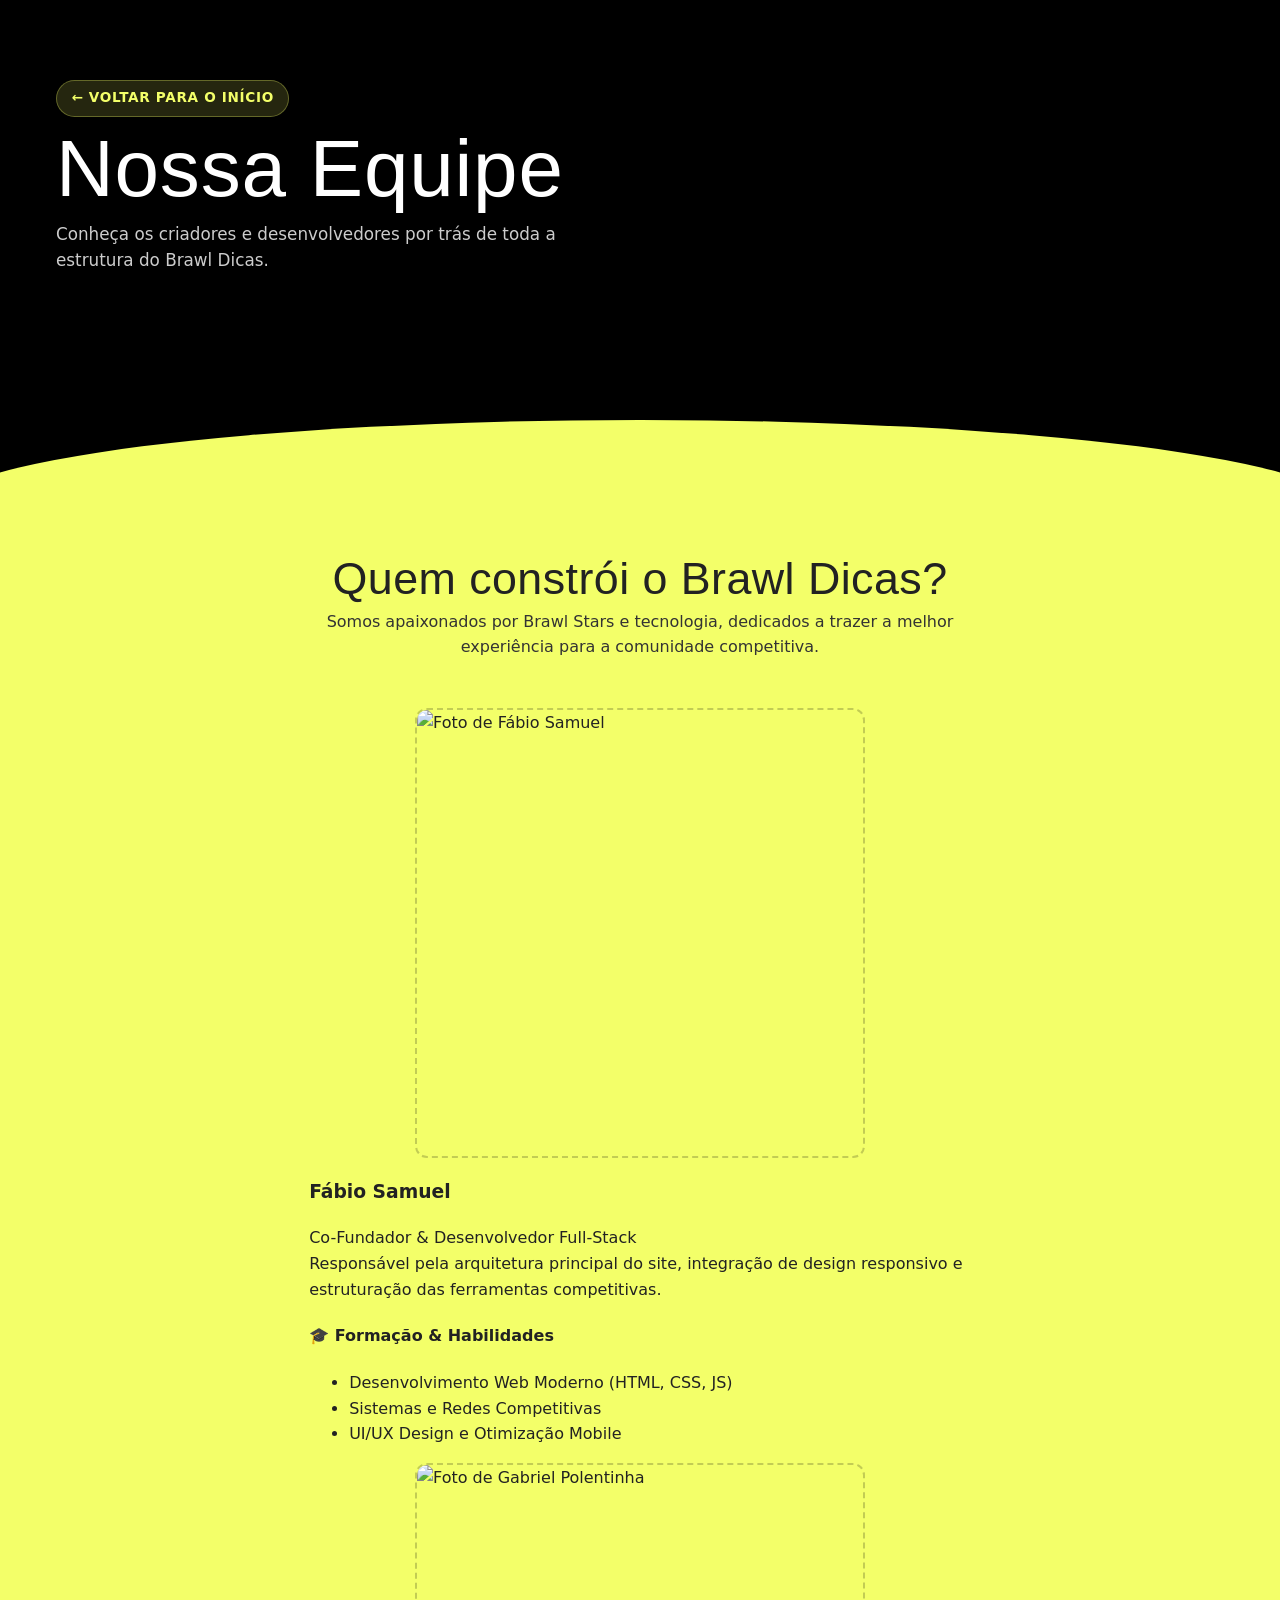
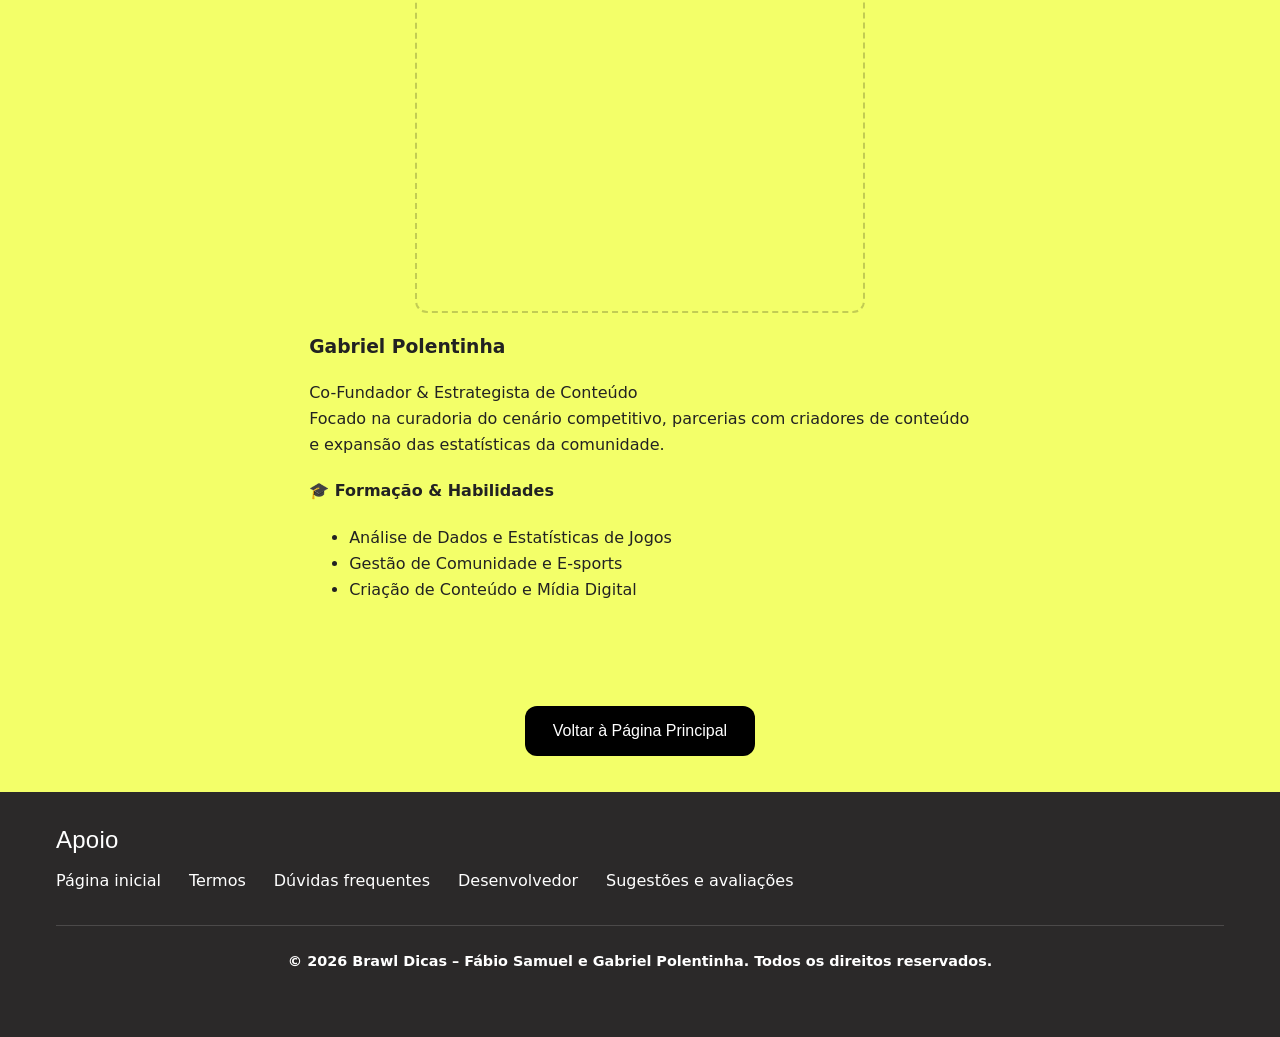
==== developer.html @ d9894e1f "Add developer page with team information" ====
<!DOCTYPE html>
<html lang="pt-BR">
  <head>
    <meta charset="UTF-8" />
    <meta name="viewport" content="width=device-width, initial-scale=1.0" />
    <meta
      name="description"
      content="Conheça os desenvolvedores por trás do Brawl Dicas: Fábio Samuel e Gabriel Polentinha."
    />
    <title>Desenvolvedores – Brawl Dicas</title>
    <link rel="stylesheet" href="estilos.css" />
  </head>
  <body>
    <!-- Topo Reduzido para Páginas Internas -->
    <header class="topo topo-interno">
      <div class="topo-conteudo">
        <div class="topo-texto">
          <a href="index.html" class="badge-competitivo" style="text-decoration: none;">← Voltar para o Início</a>
          <h1>Nossa Equipe</h1>
          <p>Conheça os criadores e desenvolvedores por trás de toda a estrutura do Brawl Dicas.</p>
        </div>
      </div>
    </header>

    <!-- Conteúdo dos Desenvolvedores -->
    <main class="conteudo-pagina-interna">
      <section aria-labelledby="titulo-devs">
        <div class="conteudo-secao visivel" style="flex-direction: column; gap: 3rem;">
          
          <div style="text-align: center; max-width: 700px; margin: 0 auto;">
            <h2 id="titulo-devs" style="font-size: clamp(2rem, 5vw, 2.8rem); margin-bottom: 0.5rem;">Quem constrói o Brawl Dicas?</h2>
            <p style="max-width: 100%; color: #333;">Somos apaixonados por Brawl Stars e tecnologia, dedicados a trazer a melhor experiência para a comunidade competitiva.</p>
          </div>

          <!-- Container dos 2 Desenvolvedores (Grid em computadores, empilhado no mobile) -->
          <div class="grid-devs">
            
            <!-- Dev 1: Fábio Samuel -->
            <div class="dev-card">
              <div class="bloco-imagem dev-foto-container">
                <!-- Substitua o link da foto pela sua imagem real -->
                <img src="https://i.postimg.cc/br86Y4Ht/image.png" alt="Foto de Fábio Samuel" width="300" height="300" />
              </div>
              <div class="dev-info">
                <h3>Fábio Samuel</h3>
                <span class="dev-cargo">Co-Fundador & Desenvolvedor Full-Stack</span>
                <p class="dev-bio">
                  Responsável pela arquitetura principal do site, integração de design responsivo e estruturação das ferramentas competitivas.
                </p>
                <div class="dev-formacao">
                  <h4>🎓 Formação & Habilidades</h4>
                  <ul>
                    <li>Desenvolvimento Web Moderno (HTML, CSS, JS)</li>
                    <li>Sistemas e Redes Competitivas</li>
                    <li>UI/UX Design e Otimização Mobile</li>
                  </ul>
                </div>
              </div>
            </div>

            <!-- Dev 2: Gabriel Polentinha -->
            <div class="dev-card">
              <div class="bloco-imagem dev-foto-container">
                <!-- Substitua o link da foto pela imagem real do Gabriel -->
                <img src="https://i.postimg.cc/nzm5hvy3/image.png" alt="Foto de Gabriel Polentinha" width="300" height="300" />
              </div>
              <div class="dev-info">
                <h3>Gabriel Polentinha</h3>
                <span class="dev-cargo">Co-Fundador & Estrategista de Conteúdo</span>
                <p class="dev-bio">
                  Focado na curadoria do cenário competitivo, parcerias com criadores de conteúdo e expansão das estatísticas da comunidade.
                </p>
                <div class="dev-formacao">
                  <h4>🎓 Formação & Habilidades</h4>
                  <ul>
                    <li>Análise de Dados e Estatísticas de Jogos</li>
                    <li>Gestão de Comunidade e E-sports</li>
                    <li>Criação de Conteúdo e Mídia Digital</li>
                  </ul>
                </div>
              </div>
            </div>

          </div>

          <!-- Botão de Retorno -->
          <div style="text-align: center; margin-top: 1rem;">
            <a href="index.html" class="links a" style="display: inline-block; background-color: var(--preto); color: var(--branco); padding: 0.75rem 1.75rem; border-radius: var(--raio); text-decoration: none; font-family: var(--fonte-titulo);">Voltar à Página Principal</a>
          </div>

        </div>
      </section>
    </main>

    <!-- Rodapé -->
    <footer class="rodape">
      <nav aria-label="Apoio">
        <h2>Apoio</h2>
        <ul>
          <li><a href="index.html">Página inicial</a></li>
          <li><a href="termos.html">Termos</a></li>
          <li><a href="faq.html">Dúvidas frequentes</a></li>
          <li><a href="developer.html">Desenvolvedor</a></li>
          <li><a href="#">Sugestões e avaliações</a></li>
        </ul>
      </nav>

      <p class="direitos">
        © 2026 Brawl Dicas – Fábio Samuel e Gabriel Polentinha. Todos os direitos reservados.
      </p>
    </footer>

    <script src="index.js" defer></script>
  </body>
</html>
---- estilos.css ----
/* ---------- Variáveis ---------- */
:root {
  --amarelo: #f3ff69;
  --amarelo-hover: #dfffd0;
  --preto: #000;
  --fundo-pagina: #262626;
  --fundo-rodape: #2b2929;
  --texto: #222;
  --branco: #fff;

  --fonte-titulo: Impact, "Arial Narrow Bold", "Haettenschweiler", sans-serif;
  --fonte-texto: system-ui, -apple-system, "Segoe UI", Roboto, Arial, sans-serif;

  --largura: 100%; 
  --espaco-x: clamp(1.5rem, 5vw, 3.5rem);
  --raio: 12px;
}

/* ---------- Base ---------- */
*,
*::before,
*::after {
  box-sizing: border-box;
}

body {
  margin: 0;
  background-color: var(--fundo-pagina);
  color: var(--texto);
  font-family: var(--fonte-texto);
  line-height: 1.6;
}

header,
main,
footer {
  width: min(100%, var(--largura));
  margin-inline: auto;
}

h1,
h2 {
  font-family: var(--fonte-titulo);
  font-weight: normal;
  line-height: 1;
  letter-spacing: 0.01em;
}

p {
  max-width: 65ch;
  margin: 0;
}

a:focus-visible {
  outline: 3px solid var(--preto);
  outline-offset: 3px;
}

/* ---------- Topo Modernizado (Duas Colunas) ---------- */
.topo {
  position: relative;
  overflow: hidden;
  min-height: 520px;
  padding: 80px var(--espaco-x) 160px;
  background-color: var(--preto);
  color: var(--branco);
}

/* Curva amarela que "entra" na primeira seção */
.topo::after {
  content: "";
  position: absolute;
  left: -5%;
  bottom: -80px;
  width: 110%;
  height: 180px;
  background-color: var(--amarelo);
  border-radius: 50% 50% 0 0;
  z-index: 2;
}

.topo-conteudo {
  position: relative;
  z-index: 3;
  display: flex;
  align-items: center;
  justify-content: space-between;
  gap: 4rem;
  max-width: 1200px;
  margin-inline: auto;
}

.topo-texto {
  flex: 1.2;
}

.topo-banner-imagem {
  flex: 1;
  position: relative;
  display: flex;
  justify-content: center;
  align-items: center;
}

/* Selo de Destaque */
.badge-competitivo {
  display: inline-block;
  padding: 0.4rem 0.9rem;
  background: rgba(243, 255, 105, 0.15);
  color: var(--amarelo);
  border: 1px solid rgba(243, 255, 105, 0.3);
  border-radius: 50px;
  font-size: 0.85rem;
  font-weight: bold;
  margin-bottom: 1rem;
  text-transform: uppercase;
  letter-spacing: 0.05em;
}

.topo h1 {
  max-width: none;
  margin: 0 0 1rem;
  font-size: clamp(3rem, 8vw, 5rem);
  line-height: 0.9;
  color: var(--branco);
}

.topo p {
  max-width: 500px;
  font-weight: 500;
  color: #ccc;
  font-size: 1.05rem;
  margin-bottom: 2rem;
}

/* Estatísticas Rápidas no Topo */
.topo-stats-rapidos {
  display: flex;
  gap: 2rem;
}

.stat-item {
  display: flex;
  flex-direction: column;
}

.stat-item strong {
  font-family: var(--fonte-titulo);
  font-size: 1.8rem;
  color: var(--amarelo);
  line-height: 1;
}

.stat-item span {
  font-size: 0.8rem;
  color: #aaa;
  text-transform: uppercase;
  letter-spacing: 0.05em;
}

/* Imagem do Topo com Efeito 3D e Brilho */
.topo-banner-imagem img {
  width: 100%;
  max-width: 420px;
  height: auto;
  border-radius: var(--raio);
  position: relative;
  z-index: 2;
  box-shadow: 0 20px 40px rgba(0, 0, 0, 0.6);
  border: 2px solid rgba(255, 255, 105, 0.2);
  transform: perspective(1000px) rotateY(-5deg) rotateX(5deg);
  transition: transform 0.4s ease;
}

.topo-banner-imagem img:hover {
  transform: perspective(1000px) rotateY(0deg) rotateX(0deg) scale(1.02);
}

.glow-effect {
  position: absolute;
  width: 250px;
  height: 250px;
  background: var(--amarelo);
  filter: blur(80px);
  opacity: 0.25;
  z-index: 1;
  border-radius: 50%;
}

/* ---------- Seções ---------- */
section {
  padding: 2.25rem var(--espaco-x);
  background-color: var(--amarelo);
}

section + section {
  border-top: 2px solid rgb(0 0 0 / 0.12);
}

section h2 {
  margin: 0 0 1.25rem;
  font-size: clamp(1.9rem, 4vw, 2.4rem);
}

/* ---------- Botões de link ---------- */
.links {
  display: flex;
  flex-wrap: wrap;
  gap: 1.1rem;
  max-width: 540px;
  margin: 1.5rem 0 0;
  padding: 0;
  list-style: none;
}

.links a {
  display: block;
  min-width: 155px;
  padding: 0.75rem 1.75rem;
  background-color: var(--branco);
  color: var(--texto);
  border-radius: var(--raio);
  font-family: var(--fonte-titulo);
  text-align: center;
  text-decoration: none;
  transition: background-color 0.15s ease;
  position: relative;
  overflow: hidden;
}

.links a:hover {
  background-color: var(--amarelo-hover);
}

/* ---------- Rodapé ---------- */
.rodape {
  display: grid;
  gap: 2rem;
  padding: 2.25rem var(--espaco-x) 4rem;
  background-color: var(--fundo-rodape);
  color: var(--branco);
}

.rodape h2 {
  margin: 0 0 1rem;
  font-size: 1.5rem;
}

.rodape ul {
  display: flex;
  flex-wrap: wrap;
  gap: 0.5rem 1.75rem;
  margin: 0;
  padding: 0;
  list-style: none;
}

.rodape a {
  color: var(--branco);
  text-decoration: underline;
  text-underline-offset: 3px;
  text-decoration-color: transparent;
  transition: text-decoration-color 0.15s ease;
}

.rodape a:hover,
.rodape a:focus-visible {
  text-decoration-color: var(--amarelo);
}

.rodape a:focus-visible {
  outline-color: var(--amarelo);
}

.rodape-logo {
  width: 120px;
  height: auto;
}

.direitos {
  max-width: none;
  margin: 0;
  padding-top: 1.5rem;
  border-top: 1px solid rgb(255 255 255 / 0.15);
  font-size: 0.9rem;
  font-weight: bold;
  text-align: center;
}

/* ---------- Layout em Duas Colunas para Seções ---------- */
.conteudo-secao {
  display: flex;
  align-items: center;
  justify-content: space-between;
  gap: 3rem;
  opacity: 0;
  transform: translateY(30px);
  transition: opacity 0.8s ease-out, transform 0.8s ease-out;
}

.conteudo-secao.visivel {
  opacity: 1;
  transform: translateY(0);
}

.bloco-texto {
  flex: 1;
}

.bloco-imagem {
  flex: 1;
  display: flex;
  justify-content: center;
  align-items: center;
  perspective: 1000px;
}

.bloco-imagem img {
  width: 100%;
  max-width: 450px;
  height: auto;
  border-radius: var(--raio);
  object-fit: cover;
  border: 2px dashed rgba(0, 0, 0, 0.2);
  transition: transform 0.1s ease-out, box-shadow 0.3s ease;
  will-change: transform;
}

.bloco-imagem img:hover {
  box-shadow: 0 15px 30px rgba(243, 255, 105, 0.2);
}

/* Efeito Ripple (Onda ao clicar no botão) */
.ripple {
  position: absolute;
  background: rgba(0, 0, 0, 0.2);
  border-radius: 50%;
  transform: scale(0);
  animation: ripple-effect 0.6s linear;
  pointer-events: none;
}

@keyframes ripple-effect {
  to {
    transform: scale(4);
    opacity: 0;
  }
}

/* ---------- Responsivo / Mobile ---------- */
@media (max-width: 900px) {
  .topo-conteudo {
    flex-direction: column;
    text-align: center;
    gap: 2.5rem;
  }

  .topo p {
    margin-inline: auto;
  }

  .topo-stats-rapidos {
    justify-content: center;
  }

  .topo-banner-imagem img {
    max-width: 320px;
    transform: none;
  }

  .conteudo-secao {
    flex-direction: column;
    align-items: flex-start;
    gap: 1.5rem;
  }

  .bloco-imagem {
    width: 100%;
  }
}

@media (max-width: 600px) {
  .topo {
    min-height: 400px;
    padding-top: 60px;
  }

  .links {
    max-width: none;
  }

  .links li,
  .links a {
    width: 100%;
  }

  .rodape ul {
    flex-direction: column;
  }
}

/* ---------- Lightbox (Imagem Ampliada em Tela Cheia) ---------- */
.lightbox-modal {
  display: none;
  position: fixed;
  z-index: 9999;
  top: 0;
  left: 0;
  width: 100%;
  height: 100%;
  background-color: rgba(0, 0, 0, 0.85);
  backdrop-filter: blur(5px);
  justify-content: center;
  align-items: center;
  padding: 2rem;
  cursor: zoom-out;
}

.lightbox-modal img {
  max-width: 90%;
  max-height: 90vh;
  border-radius: var(--raio);
  box-shadow: 0 0 30px rgba(0, 0, 0, 0.8);
  border: 2px solid var(--amarelo);
  animation: zoomIn 0.3s ease;
}

@keyframes zoomIn {
  from {
    transform: scale(0.8);
    opacity: 0;
  }
  to {
    transform: scale(1);
    opacity: 1;
  }
}

/* Deixa o cursor com formato de "ampliar" nas imagens do site */
.bloco-imagem img {
  cursor: zoom-in;
}

/* ---------- Acessibilidade ---------- */
@media (prefers-reduced-motion: reduce) {
  * {
    transition: none !important;
  }
}
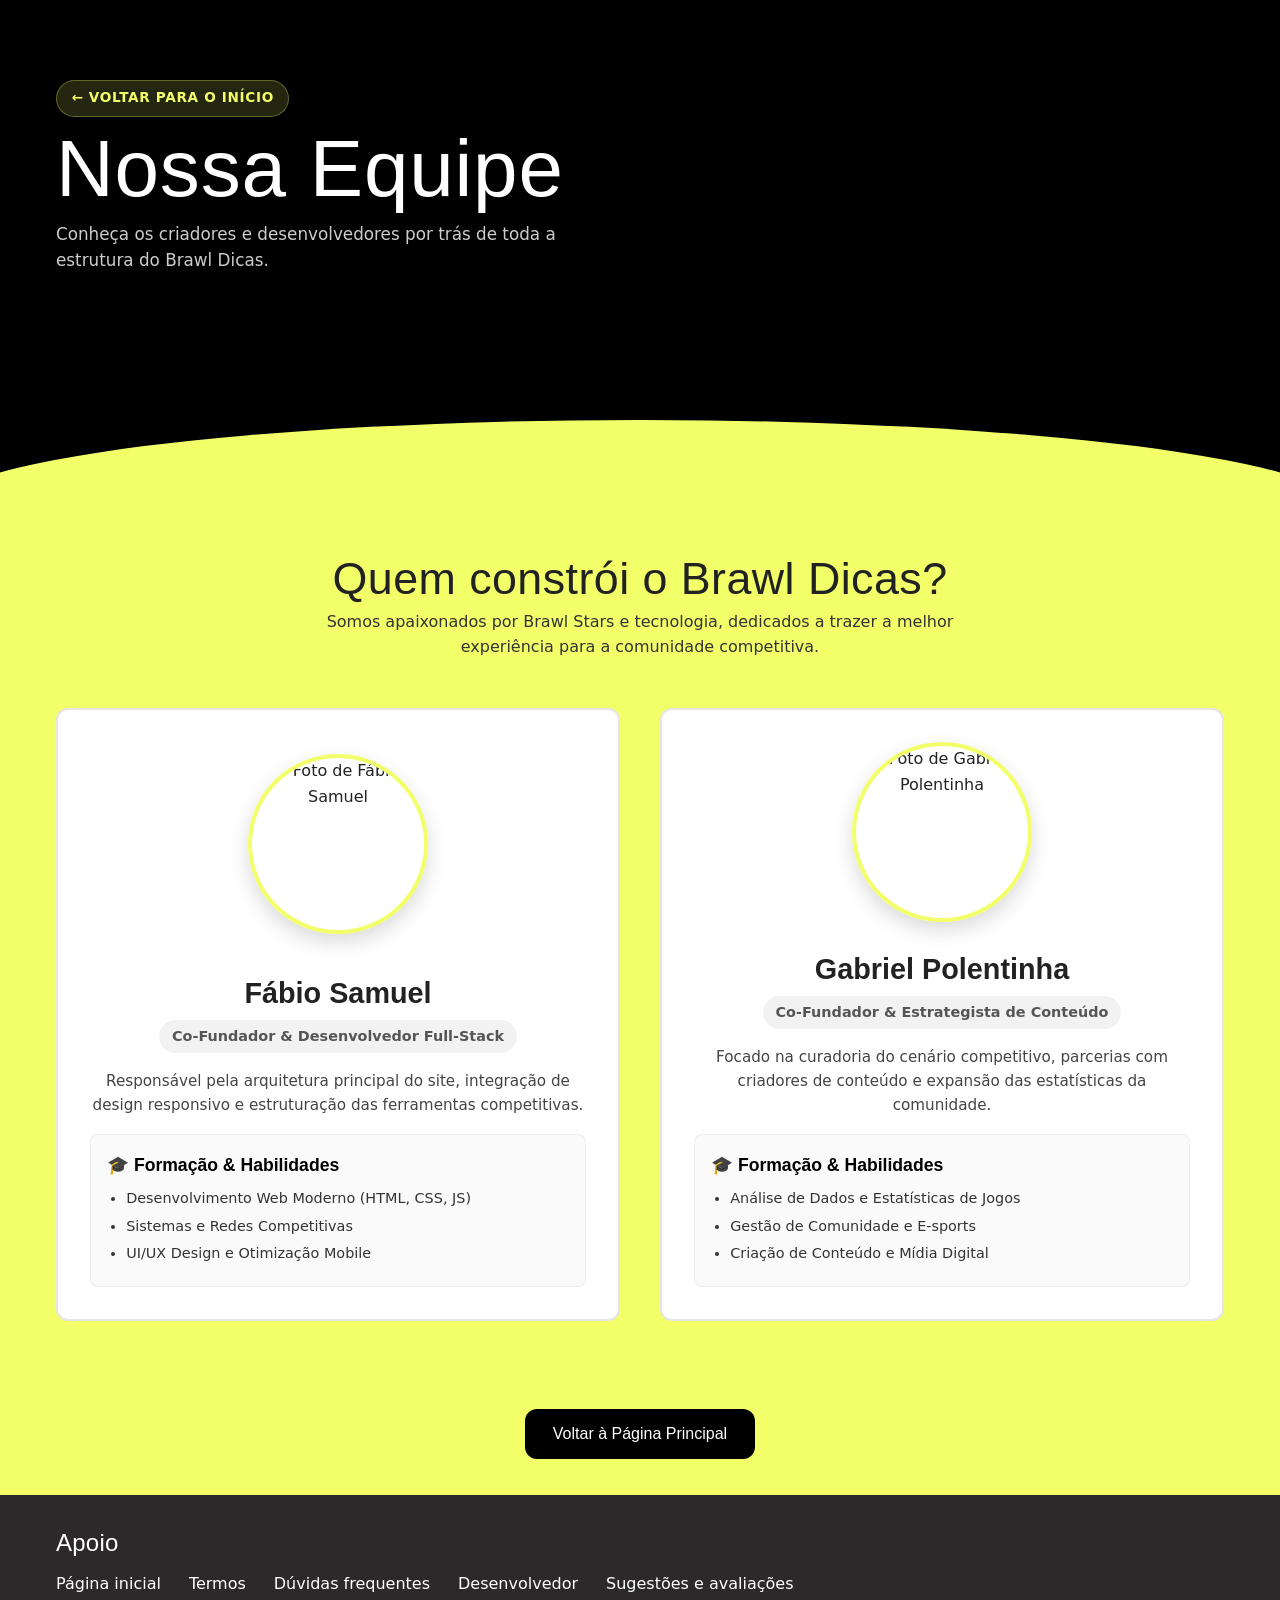
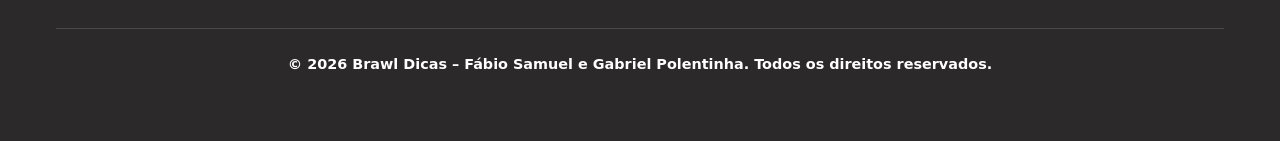
==== commit d0ef3b09: "Update suggestions link to Google Forms" ====
--- a/developer.html
+++ b/developer.html
@@ -101,7 +101,7 @@
           <li><a href="termos.html">Termos</a></li>
           <li><a href="faq.html">Dúvidas frequentes</a></li>
           <li><a href="developer.html">Desenvolvedor</a></li>
-          <li><a href="#">Sugestões e avaliações</a></li>
+          <li><a href="https://docs.google.com/forms/d/e/1FAIpQLScfOZ-BrU0EvbCqdCh96qyL8TDznUdfIEGjOaRfzTiyCfWuew/viewform?usp=publish-editor">Sugestões e avaliações</a></li>
         </ul>
       </nav>
 
--- a/estilos.css
+++ b/estilos.css
@@ -441,6 +441,185 @@
   cursor: zoom-in;
 }
 
+/* ---------- Estilos da Página de FAQ ---------- */
+.faq-pesquisa-container input {
+  width: 100%;
+  padding: 1rem 1.25rem;
+  font-size: 1rem;
+  font-family: var(--fonte-texto);
+  border: 2px solid rgba(0, 0, 0, 0.2);
+  border-radius: var(--raio);
+  background-color: var(--branco);
+  color: var(--texto);
+  outline: none;
+  transition: border-color 0.2s ease, box-shadow 0.2s ease;
+}
+
+.faq-pesquisa-container input:focus {
+  border-color: var(--preto);
+  box-shadow: 0 0 10px rgba(0, 0, 0, 0.1);
+}
+
+.faq-lista {
+  display: flex;
+  flex-direction: column;
+  gap: 1rem;
+  width: 100%;
+}
+
+.faq-item {
+  background-color: var(--branco);
+  border-radius: var(--raio);
+  border: 2px solid rgba(0, 0, 0, 0.1);
+  overflow: hidden;
+  transition: box-shadow 0.2s ease;
+}
+
+.faq-item:hover {
+  box-shadow: 0 4px 12px rgba(0, 0, 0, 0.08);
+}
+
+.faq-pergunta {
+  width: 100%;
+  background: none;
+  border: none;
+  padding: 1.25rem 1.5rem;
+  text-align: left;
+  font-family: var(--fonte-titulo);
+  font-size: 1.25rem;
+  color: var(--texto);
+  cursor: pointer;
+  display: flex;
+  justify-content: space-between;
+  align-items: center;
+  gap: 1rem;
+}
+
+.faq-icone {
+  font-size: 1.5rem;
+  font-weight: bold;
+  transition: transform 0.3s ease;
+}
+
+.faq-resposta {
+  max-height: 0;
+  overflow: hidden;
+  padding: 0 1.5rem;
+  font-family: var(--fonte-texto);
+  color: #444;
+  transition: max-height 0.35s ease-out, padding 0.35s ease-out;
+}
+
+.faq-resposta p {
+  max-width: 100%;
+  padding-bottom: 1.25rem;
+  margin: 0;
+}
+
+/* Estado Ativo (Quando aberto) */
+.faq-item.ativo .faq-resposta {
+  max-height: 200px;
+  padding-top: 0.5rem;
+}
+
+.faq-item.ativo .faq-icone {
+  transform: rotate(45deg);
+}
+
+/* ---------- Estilos da Página de Desenvolvedores ---------- */
+.grid-devs {
+  display: grid;
+  grid-template-columns: repeat(2, 1fr);
+  gap: 2.5rem;
+  width: 100%;
+}
+
+.dev-card {
+  background-color: var(--branco);
+  border-radius: var(--raio);
+  padding: 2rem;
+  border: 2px solid rgba(0, 0, 0, 0.1);
+  display: flex;
+  flex-direction: column;
+  align-items: center;
+  text-align: center;
+  gap: 1.5rem;
+  transition: transform 0.3s ease, box-shadow 0.3s ease;
+}
+
+.dev-card:hover {
+  transform: translateY(-5px);
+  box-shadow: 0 10px 25px rgba(0, 0, 0, 0.12);
+}
+
+.dev-foto-container img {
+  width: 180px !important;
+  height: 180px !important;
+  border-radius: 50% !important; /* Deixa a foto redonda estilo avatar */
+  object-fit: cover;
+  border: 4px solid var(--amarelo) !important;
+  box-shadow: 0 8px 20px rgba(0, 0, 0, 0.15);
+}
+
+.dev-info h3 {
+  font-family: var(--fonte-titulo);
+  font-size: 1.8rem;
+  margin: 0 0 0.25rem;
+  color: var(--texto);
+}
+
+.dev-cargo {
+  display: inline-block;
+  font-size: 0.9rem;
+  font-weight: bold;
+  color: #555;
+  background: rgba(0, 0, 0, 0.05);
+  padding: 0.3rem 0.8rem;
+  border-radius: 50px;
+  margin-bottom: 1rem;
+}
+
+.dev-bio {
+  font-size: 0.95rem;
+  color: #444;
+  max-width: 100%;
+  margin-bottom: 1rem;
+}
+
+.dev-formacao {
+  width: 100%;
+  background-color: #fafafa;
+  padding: 1rem;
+  border-radius: 8px;
+  text-align: left;
+  border: 1px solid rgba(0, 0, 0, 0.05);
+}
+
+.dev-formacao h4 {
+  font-family: var(--fonte-titulo);
+  font-size: 1.1rem;
+  margin: 0 0 0.5rem;
+  color: var(--preto);
+}
+
+.dev-formacao ul {
+  margin: 0;
+  padding-left: 1.2rem;
+  font-size: 0.9rem;
+  color: #333;
+}
+
+.dev-formacao li {
+  margin-bottom: 0.3rem;
+}
+
+/* Responsivo para Telemóveis */
+@media (max-width: 900px) {
+  .grid-devs {
+    grid-template-columns: 1fr;
+  }
+}
+
 /* ---------- Acessibilidade ---------- */
 @media (prefers-reduced-motion: reduce) {
   * {
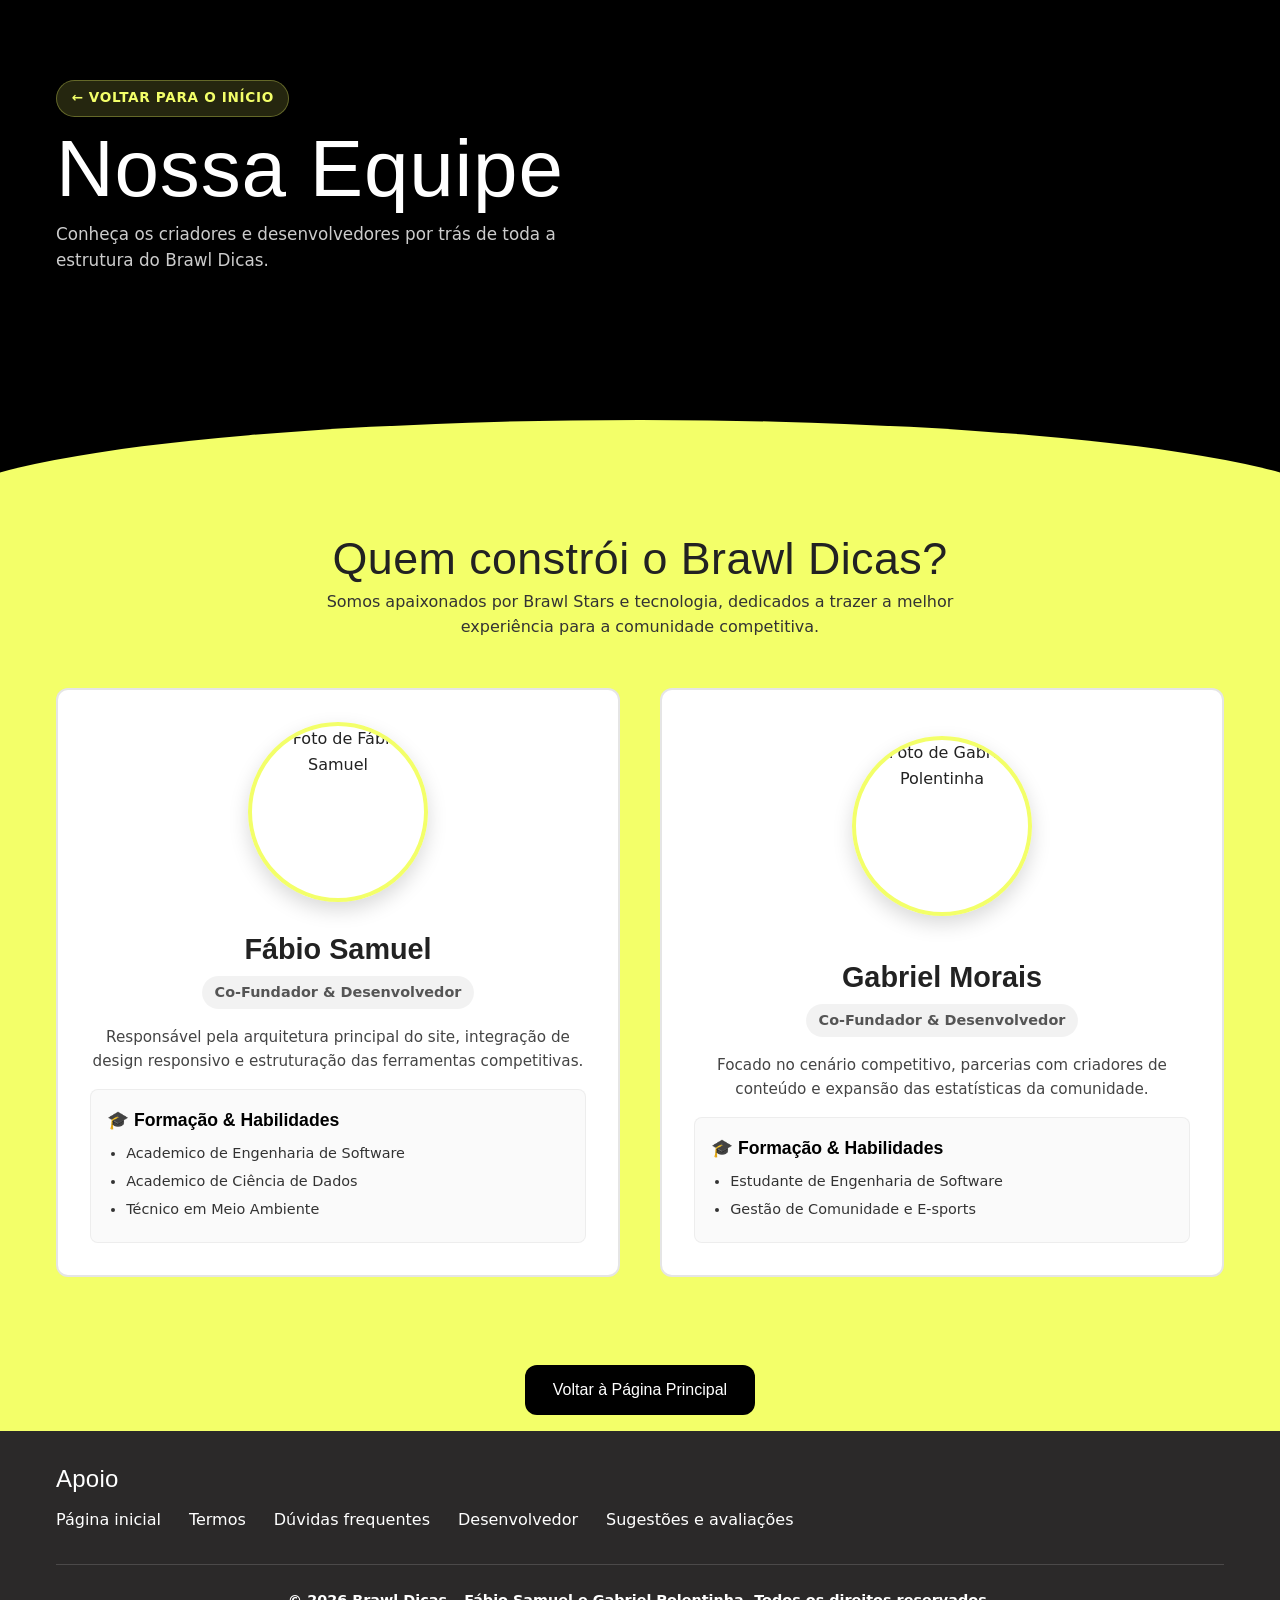
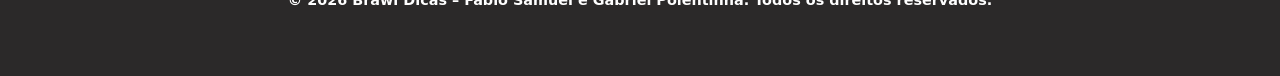
==== commit f2e84d34: "Update developer.html" ====
--- a/developer.html
+++ b/developer.html
@@ -39,20 +39,20 @@
             <div class="dev-card">
               <div class="bloco-imagem dev-foto-container">
                 <!-- Substitua o link da foto pela sua imagem real -->
-                <img src="https://i.postimg.cc/br86Y4Ht/image.png" alt="Foto de Fábio Samuel" width="300" height="300" />
+                <img src="https://i.postimg.cc/FzpnWpQy/image.png" alt="Foto de Fábio Samuel" width="300" height="300" />
               </div>
               <div class="dev-info">
                 <h3>Fábio Samuel</h3>
-                <span class="dev-cargo">Co-Fundador & Desenvolvedor Full-Stack</span>
+                <span class="dev-cargo">Co-Fundador & Desenvolvedor </span>
                 <p class="dev-bio">
                   Responsável pela arquitetura principal do site, integração de design responsivo e estruturação das ferramentas competitivas.
                 </p>
                 <div class="dev-formacao">
                   <h4>🎓 Formação & Habilidades</h4>
                   <ul>
-                    <li>Desenvolvimento Web Moderno (HTML, CSS, JS)</li>
-                    <li>Sistemas e Redes Competitivas</li>
-                    <li>UI/UX Design e Otimização Mobile</li>
+                    <li>Academico de Engenharia de Software</li>
+                    <li>Academico de Ciência de Dados</li>
+                    <li>Técnico em Meio Ambiente</li>
                   </ul>
                 </div>
               </div>
@@ -62,20 +62,20 @@
             <div class="dev-card">
               <div class="bloco-imagem dev-foto-container">
                 <!-- Substitua o link da foto pela imagem real do Gabriel -->
-                <img src="https://i.postimg.cc/nzm5hvy3/image.png" alt="Foto de Gabriel Polentinha" width="300" height="300" />
+                <img src="https://i.postimg.cc/D0S2nSy1/image.png" alt="Foto de Gabriel Polentinha" width="300" height="300" />
               </div>
               <div class="dev-info">
-                <h3>Gabriel Polentinha</h3>
-                <span class="dev-cargo">Co-Fundador & Estrategista de Conteúdo</span>
+                <h3>Gabriel Morais</h3>
+                <span class="dev-cargo">Co-Fundador & Desenvolvedor </span>
                 <p class="dev-bio">
-                  Focado na curadoria do cenário competitivo, parcerias com criadores de conteúdo e expansão das estatísticas da comunidade.
+                  Focado no cenário competitivo, parcerias com criadores de conteúdo e expansão das estatísticas da comunidade.
                 </p>
                 <div class="dev-formacao">
                   <h4>🎓 Formação & Habilidades</h4>
                   <ul>
-                    <li>Análise de Dados e Estatísticas de Jogos</li>
+                    <li>Estudante de Engenharia de Software</li>
                     <li>Gestão de Comunidade e E-sports</li>
-                    <li>Criação de Conteúdo e Mídia Digital</li>
+                   
                   </ul>
                 </div>
               </div>
--- a/estilos.css
+++ b/estilos.css
@@ -56,7 +56,7 @@
   outline-offset: 3px;
 }
 
-/* ---------- Topo Modernizado (Duas Colunas) ---------- */
+/* ---------- Topo Modernizado ---------- */
 .topo {
   position: relative;
   overflow: hidden;
@@ -66,7 +66,6 @@
   color: var(--branco);
 }
 
-/* Curva amarela que "entra" na primeira seção */
 .topo::after {
   content: "";
   position: absolute;
@@ -102,7 +101,6 @@
   align-items: center;
 }
 
-/* Selo de Destaque */
 .badge-competitivo {
   display: inline-block;
   padding: 0.4rem 0.9rem;
@@ -133,7 +131,6 @@
   margin-bottom: 2rem;
 }
 
-/* Estatísticas Rápidas no Topo */
 .topo-stats-rapidos {
   display: flex;
   gap: 2rem;
@@ -158,7 +155,6 @@
   letter-spacing: 0.05em;
 }
 
-/* Imagem do Topo com Efeito 3D e Brilho */
 .topo-banner-imagem img {
   width: 100%;
   max-width: 420px;
@@ -189,7 +185,7 @@
 
 /* ---------- Seções ---------- */
 section {
-  padding: 2.25rem var(--espaco-x);
+  padding: 1.5rem var(--espaco-x);
   background-color: var(--amarelo);
 }
 
@@ -298,6 +294,18 @@
   transition: opacity 0.8s ease-out, transform 0.8s ease-out;
 }
 
+/* Correção específica para Computador (Desktop) */
+@media (min-width: 901px) {
+  section {
+    padding: 1rem var(--espaco-x); /* Reduz ainda mais o espaço vertical das seções no PC */
+  }
+  
+  .conteudo-secao {
+    max-width: 1200px; /* Limita a largura para centralizar e aproximar os elementos */
+    margin-inline: auto; /* Centraliza na tela */
+  }
+}
+
 .conteudo-secao.visivel {
   opacity: 1;
   transform: translateY(0);
@@ -324,13 +332,14 @@
   border: 2px dashed rgba(0, 0, 0, 0.2);
   transition: transform 0.1s ease-out, box-shadow 0.3s ease;
   will-change: transform;
+  cursor: zoom-in;
 }
 
 .bloco-imagem img:hover {
   box-shadow: 0 15px 30px rgba(243, 255, 105, 0.2);
 }
 
-/* Efeito Ripple (Onda ao clicar no botão) */
+/* ---------- Efeito Ripple ---------- */
 .ripple {
   position: absolute;
   background: rgba(0, 0, 0, 0.2);
@@ -399,7 +408,7 @@
   }
 }
 
-/* ---------- Lightbox (Imagem Ampliada em Tela Cheia) ---------- */
+/* ---------- Lightbox ---------- */
 .lightbox-modal {
   display: none;
   position: fixed;
@@ -436,12 +445,7 @@
   }
 }
 
-/* Deixa o cursor com formato de "ampliar" nas imagens do site */
-.bloco-imagem img {
-  cursor: zoom-in;
-}
-
-/* ---------- Estilos da Página de FAQ ---------- */
+/* ---------- FAQ ---------- */
 .faq-pesquisa-container input {
   width: 100%;
   padding: 1rem 1.25rem;
@@ -516,7 +520,6 @@
   margin: 0;
 }
 
-/* Estado Ativo (Quando aberto) */
 .faq-item.ativo .faq-resposta {
   max-height: 200px;
   padding-top: 0.5rem;
@@ -526,7 +529,7 @@
   transform: rotate(45deg);
 }
 
-/* ---------- Estilos da Página de Desenvolvedores ---------- */
+/* ---------- Desenvolvedores ---------- */
 .grid-devs {
   display: grid;
   grid-template-columns: repeat(2, 1fr);
@@ -555,7 +558,7 @@
 .dev-foto-container img {
   width: 180px !important;
   height: 180px !important;
-  border-radius: 50% !important; /* Deixa a foto redonda estilo avatar */
+  border-radius: 50% !important;
   object-fit: cover;
   border: 4px solid var(--amarelo) !important;
   box-shadow: 0 8px 20px rgba(0, 0, 0, 0.15);
@@ -613,7 +616,6 @@
   margin-bottom: 0.3rem;
 }
 
-/* Responsivo para Telemóveis */
 @media (max-width: 900px) {
   .grid-devs {
     grid-template-columns: 1fr;
